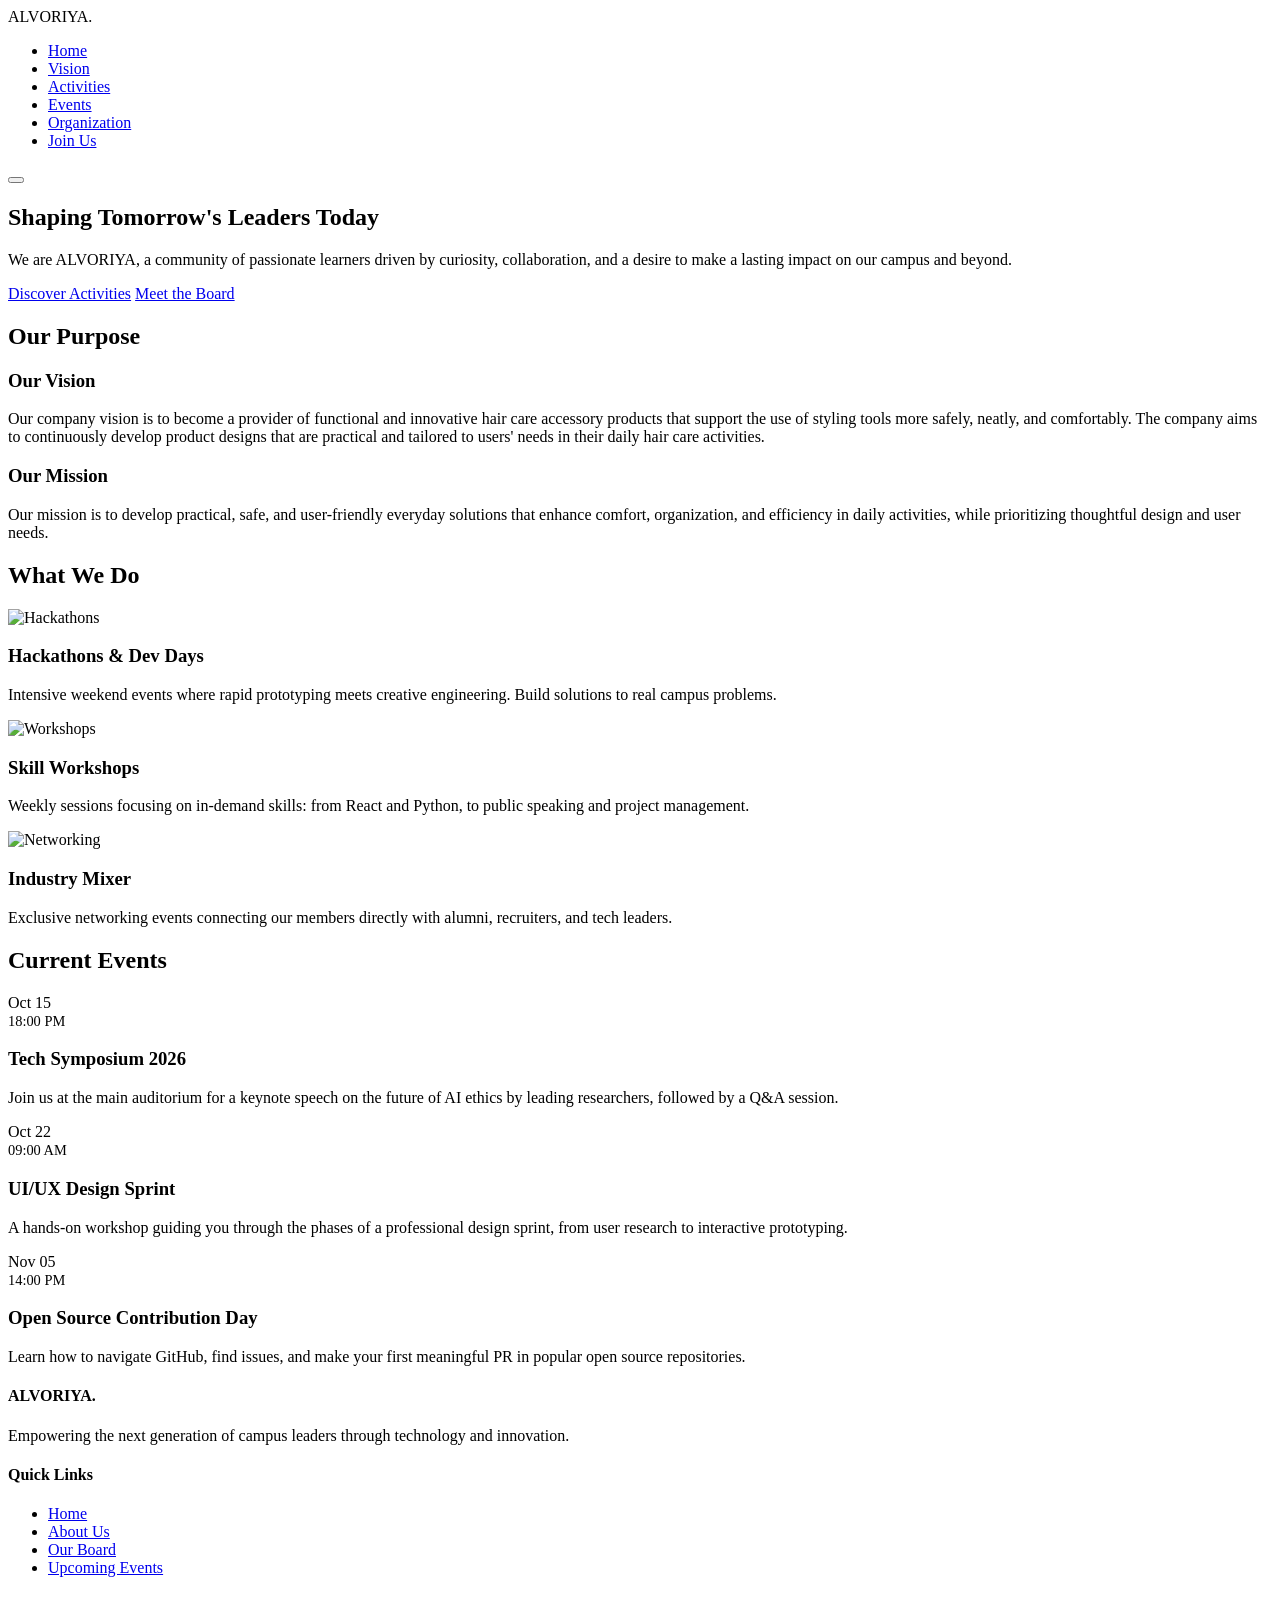
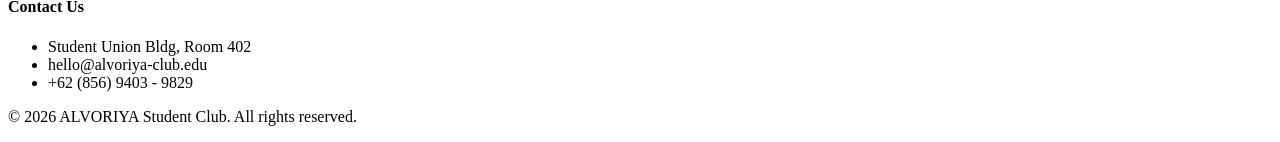
==== index.html @ f88d8d27 "Add files via upload" ====
<!DOCTYPE html>
<html lang="en">
<head>
    <meta charset="UTF-8">
    <meta name="viewport" content="width=device-width, initial-scale=1.0">
    <title>ALVORIYA Student Club | Innovating the Future</title>
    <meta name="description" content="Welcome to ALVORIYA, the premier student club for technology, leadership, and innovation. Discover our vision, activities, and upcoming events.">
    <link rel="stylesheet" href="styles.css">
    <!-- Ionicons for scalable vector icons -->
    <script type="module" src="https://unpkg.com/ionicons@7.1.0/dist/ionicons/ionicons.esm.js"></script>
    <script nomodule src="https://unpkg.com/ionicons@7.1.0/dist/ionicons/ionicons.js"></script>
</head>
<body>

    <!-- Navigation -->
    <nav>
        <div class="logo">ALVORI<span class="gradient-text">YA</span>.</div>
        <ul class="nav-links">
            <li><a href="index.html">Home</a></li>
            <li><a href="#vision">Vision</a></li>
            <li><a href="#activities">Activities</a></li>
            <li><a href="#events">Events</a></li>
            <li><a href="organization.html">Organization</a></li>
            <li><a href="registration.html">Join Us</a></li>
        </ul>
        <button class="mobile-menu-btn">
            <ion-icon name="menu-outline"></ion-icon>
        </button>
    </nav>

    <!-- Hero Section -->
    <section id="hero">
        <div class="hero-content fade-in-up">
            <h1 class="hero-title">Shaping Tomorrow's <span class="gradient-text">Leaders</span> Today</h1>
            <p class="hero-subtitle">We are ALVORIYA, a community of passionate learners driven by curiosity, collaboration, and a desire to make a lasting impact on our campus and beyond.</p>
            <div class="hero-buttons">
                <a href="#activities" class="btn btn-primary">Discover Activities</a>
                <a href="organization.html" class="btn btn-outline">Meet the Board</a>
            </div>
        </div>
    </section>

    <!-- Vision & Mission -->
    <section id="vision">
        <h2 class="section-title fade-in-up">Our <span class="gradient-text-alt">Purpose</span></h2>
        <div class="grid-2">
            <div class="glass-panel fade-in-up delay-1">
                <div class="vision-icon">
                    <ion-icon name="eye-outline"></ion-icon>
                </div>
                <h3>Our Vision</h3>
                <p>Our company vision is to become a provider of functional and innovative hair care accessory products that support the use of styling tools more safely, neatly, and comfortably. The company aims to continuously develop product designs that are practical and tailored to users' needs in their daily hair care activities.</p>
            </div>
            <div class="glass-panel fade-in-up delay-2">
                <div class="vision-icon">
                    <ion-icon name="rocket-outline"></ion-icon>
                </div>
                <h3>Our Mission</h3>
                <p>Our mission is to develop practical, safe, and user-friendly everyday solutions that enhance comfort, organization, and efficiency in daily activities, while prioritizing thoughtful design and user needs.</p>
            </div>
        </div>
    </section>

    <!-- Activities Section -->
    <section id="activities">
        <h2 class="section-title fade-in-up">What We <span class="gradient-text">Do</span></h2>
        <div class="grid-3">
            <!-- Activity 1 -->
            <div class="glass-panel activity-card fade-in-up delay-1">
                <img src="https://images.unsplash.com/photo-1515162816999-a0c47dc192f7?ixlib=rb-4.0.3&auto=format&fit=crop&w=600&q=80" alt="Hackathons" class="activity-img">
                <div class="activity-info">
                    <h3>Hackathons & Dev Days</h3>
                    <p>Intensive weekend events where rapid prototyping meets creative engineering. Build solutions to real campus problems.</p>
                </div>
            </div>
            <!-- Activity 2 -->
            <div class="glass-panel activity-card fade-in-up delay-2">
                <img src="https://images.unsplash.com/photo-1544531586-fde5298cdd40?ixlib=rb-4.0.3&auto=format&fit=crop&w=600&q=80" alt="Workshops" class="activity-img">
                <div class="activity-info">
                    <h3>Skill Workshops</h3>
                    <p>Weekly sessions focusing on in-demand skills: from React and Python, to public speaking and project management.</p>
                </div>
            </div>
            <!-- Activity 3 -->
            <div class="glass-panel activity-card fade-in-up delay-3">
                <img src="https://images.unsplash.com/photo-1522071820081-009f0129c71c?ixlib=rb-4.0.3&auto=format&fit=crop&w=600&q=80" alt="Networking" class="activity-img">
                <div class="activity-info">
                    <h3>Industry Mixer</h3>
                    <p>Exclusive networking events connecting our members directly with alumni, recruiters, and tech leaders.</p>
                </div>
            </div>
        </div>
    </section>

    <!-- Events Section -->
    <section id="events">
        <h2 class="section-title fade-in-up">Current <span class="gradient-text-alt">Events</span></h2>
        <div class="events-list">
            <div class="glass-panel event-item fade-in-up delay-1">
                <div class="event-date">Oct 15<br><span style="font-size: 0.9rem; font-weight: 400; color: var(--text-muted)">18:00 PM</span></div>
                <div class="event-details">
                    <h3>Tech Symposium 2026</h3>
                    <p>Join us at the main auditorium for a keynote speech on the future of AI ethics by leading researchers, followed by a Q&A session.</p>
                </div>
            </div>
            <div class="glass-panel event-item fade-in-up delay-2">
                <div class="event-date">Oct 22<br><span style="font-size: 0.9rem; font-weight: 400; color: var(--text-muted)">09:00 AM</span></div>
                <div class="event-details">
                    <h3>UI/UX Design Sprint</h3>
                    <p>A hands-on workshop guiding you through the phases of a professional design sprint, from user research to interactive prototyping.</p>
                </div>
            </div>
            <div class="glass-panel event-item fade-in-up delay-3">
                <div class="event-date">Nov 05<br><span style="font-size: 0.9rem; font-weight: 400; color: var(--text-muted)">14:00 PM</span></div>
                <div class="event-details">
                    <h3>Open Source Contribution Day</h3>
                    <p>Learn how to navigate GitHub, find issues, and make your first meaningful PR in popular open source repositories.</p>
                </div>
            </div>
        </div>
    </section>

    <!-- Footer / Contact -->
    <footer>
        <div class="footer-content">
            <div class="footer-section">
                <h4>ALVORI<span class="gradient-text">YA</span>.</h4>
                <p>Empowering the next generation of campus leaders through technology and innovation.</p>
            </div>
            <div class="footer-section">
                <h4>Quick Links</h4>
                <ul>
                    <li><a href="index.html">Home</a></li>
                    <li><a href="#vision">About Us</a></li>
                    <li><a href="organization.html">Our Board</a></li>
                    <li><a href="#events">Upcoming Events</a></li>
                </ul>
            </div>
            <div class="footer-section">
                <h4>Contact Us</h4>
                <ul>
                    <li><ion-icon name="location-outline"></ion-icon> Student Union Bldg, Room 402</li>
                    <li><ion-icon name="mail-outline"></ion-icon> hello@alvoriya-club.edu</li>
                    <li><ion-icon name="call-outline"></ion-icon> +62 (856) 9403 - 9829</li>
                </ul>
                <div class="social-links">
                    <a href="#"><ion-icon name="logo-instagram"></ion-icon></a>
                    <a href="#"><ion-icon name="logo-discord"></ion-icon></a>
                    <a href="#"><ion-icon name="logo-linkedin"></ion-icon></a>
                </div>
            </div>
        </div>
        <div class="footer-bottom">
            <p>&copy; <script>document.write(new Date().getFullYear())</script> ALVORIYA Student Club. All rights reserved.</p>
        </div>
    </footer>

    <script src="script.js"></script>
</body>
</html>
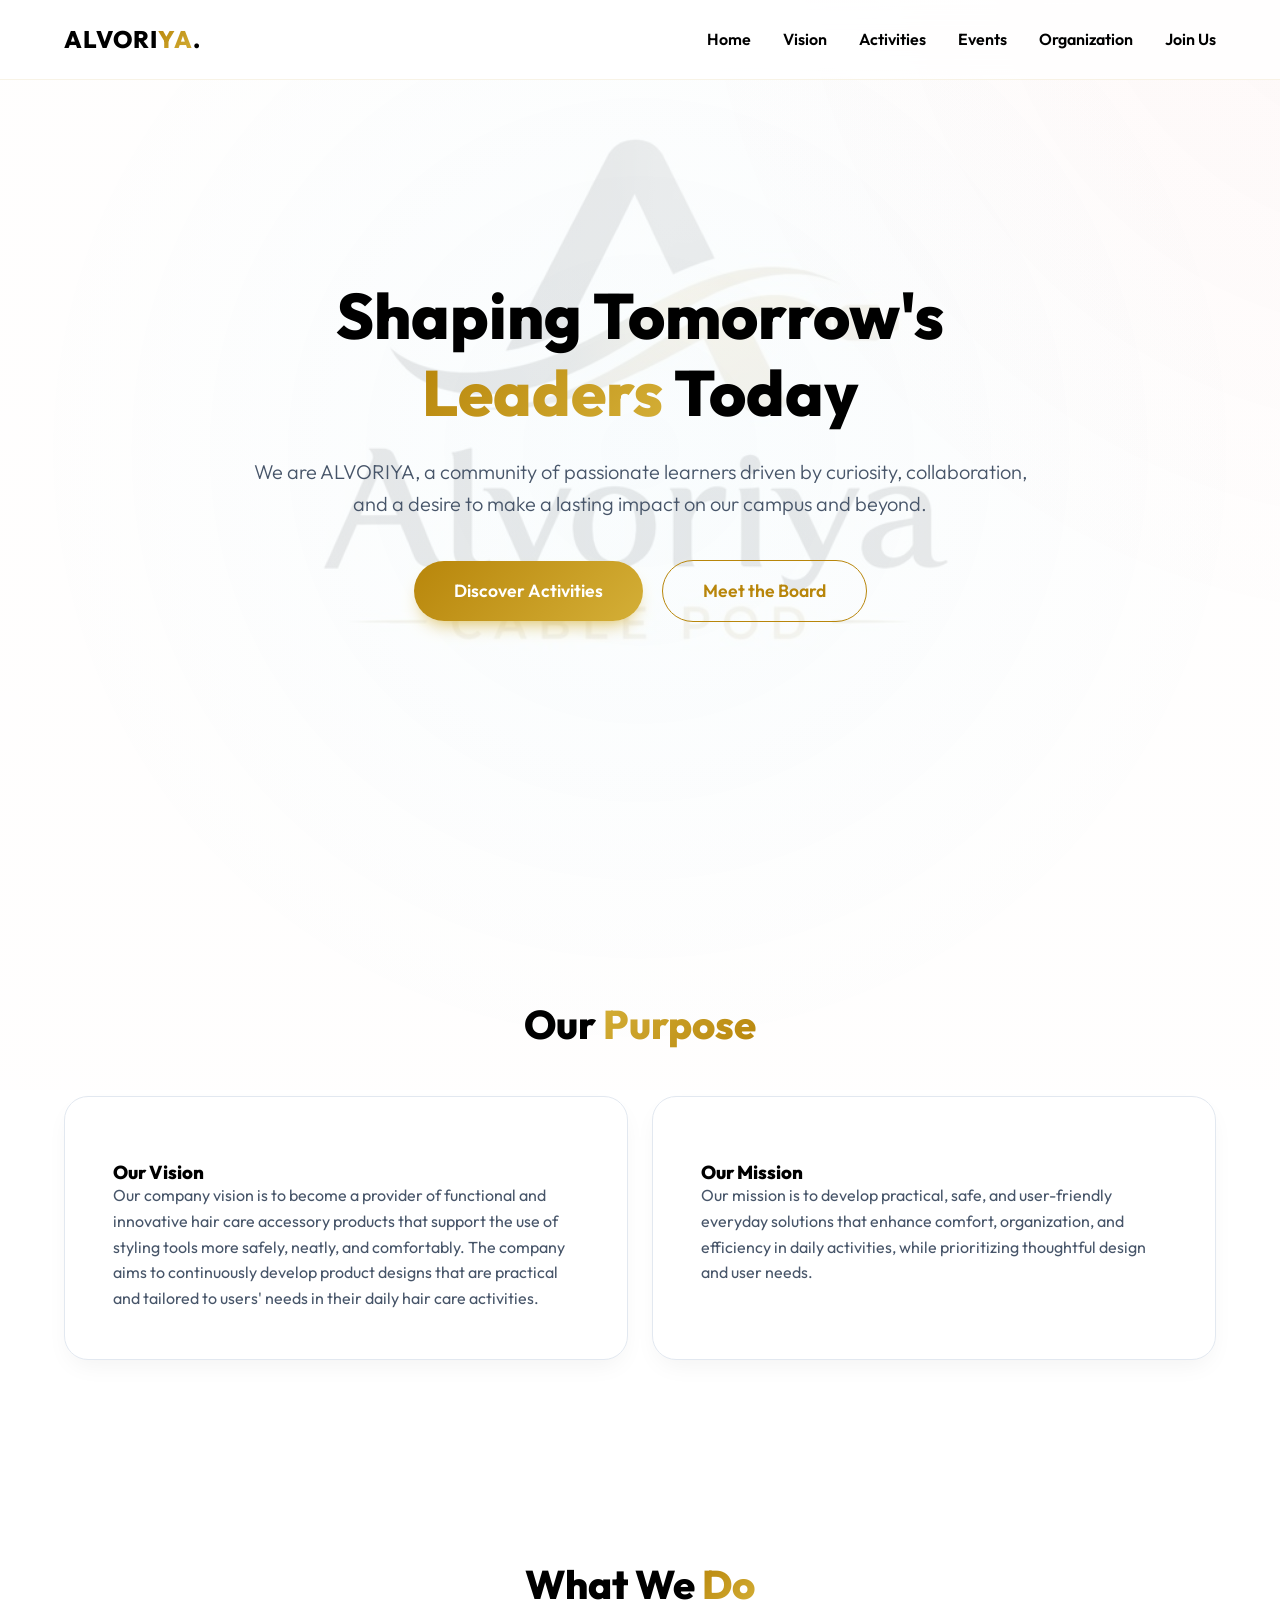
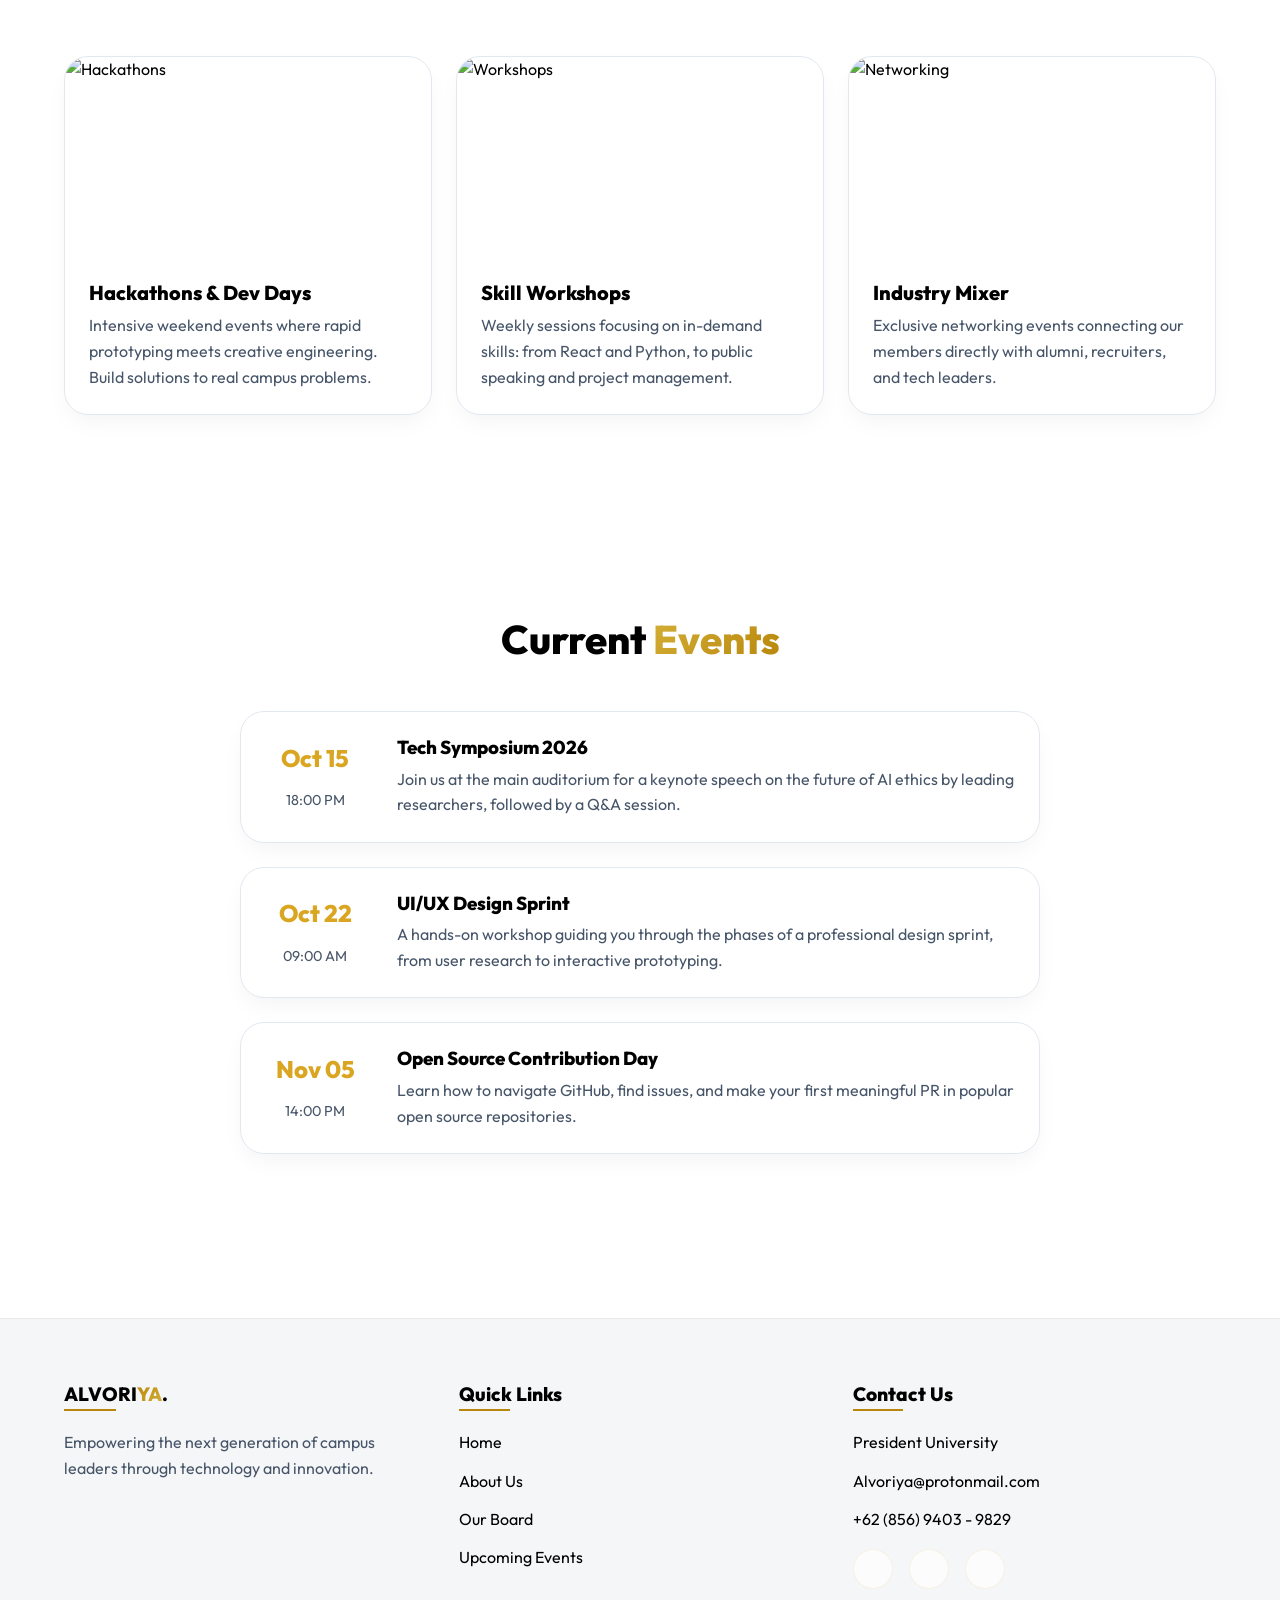
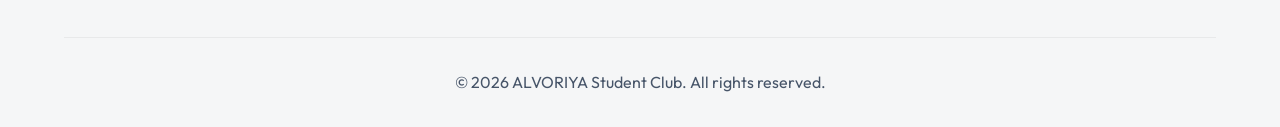
==== commit e9a782be: "Add files via upload" ====
--- a/index.html
+++ b/index.html
@@ -1,160 +1,187 @@
 <!DOCTYPE html>
 <html lang="en">
+
 <head>
-    <meta charset="UTF-8">
-    <meta name="viewport" content="width=device-width, initial-scale=1.0">
-    <title>ALVORIYA Student Club | Innovating the Future</title>
-    <meta name="description" content="Welcome to ALVORIYA, the premier student club for technology, leadership, and innovation. Discover our vision, activities, and upcoming events.">
-    <link rel="stylesheet" href="styles.css">
-    <!-- Ionicons for scalable vector icons -->
-    <script type="module" src="https://unpkg.com/ionicons@7.1.0/dist/ionicons/ionicons.esm.js"></script>
-    <script nomodule src="https://unpkg.com/ionicons@7.1.0/dist/ionicons/ionicons.js"></script>
+  <meta charset="UTF-8">
+  <meta name="viewport" content="width=device-width, initial-scale=1.0">
+  <title>ALVORIYA Student Club | Innovating the Future</title>
+  <meta name="description"
+    content="Welcome to ALVORIYA, the premier student club for technology, leadership, and innovation. Discover our vision, activities, and upcoming events.">
+  <link rel="stylesheet" href="styles.css">
+  <!-- Ionicons for scalable vector icons -->
+  <script type="module" src="https://unpkg.com/ionicons@7.1.0/dist/ionicons/ionicons.esm.js"></script>
+  <script nomodule src="https://unpkg.com/ionicons@7.1.0/dist/ionicons/ionicons.js"></script>
 </head>
+
 <body>
 
-    <!-- Navigation -->
-    <nav>
-        <div class="logo">ALVORI<span class="gradient-text">YA</span>.</div>
-        <ul class="nav-links">
-            <li><a href="index.html">Home</a></li>
-            <li><a href="#vision">Vision</a></li>
-            <li><a href="#activities">Activities</a></li>
-            <li><a href="#events">Events</a></li>
-            <li><a href="organization.html">Organization</a></li>
-            <li><a href="registration.html">Join Us</a></li>
+  <!-- Navigation -->
+  <nav>
+    <a href="https://alvoriyagroup-2026.netlify.app" style="text-decoration: none;">
+      <div class="logo">ALVORI<span class="gradient-text">YA</span>.</div>
+    </a>
+    <ul class="nav-links">
+      <li><a href="https://alvoriyagroup-2026.netlify.app">Home</a></li>
+      <li><a href="#vision">Vision</a></li>
+      <li><a href="#activities">Activities</a></li>
+      <li><a href="#events">Events</a></li>
+      <li><a href="organization.html">Organization</a></li>
+      <li><a href="registration.html">Join Us</a></li>
+    </ul>
+    <button class="mobile-menu-btn">
+      <ion-icon name="menu-outline"></ion-icon>
+    </button>
+  </nav>
+
+  <!-- Hero Section -->
+  <section id="hero">
+    <div class="hero-content fade-in-up">
+      <h1 class="hero-title">Shaping Tomorrow's <span class="gradient-text">Leaders</span> Today</h1>
+      <p class="hero-subtitle">We are ALVORIYA, a community of passionate learners driven by curiosity, collaboration,
+        and a desire to make a lasting impact on our campus and beyond.</p>
+      <div class="hero-buttons">
+        <a href="#activities" class="btn btn-primary">Discover Activities</a>
+        <a href="organization.html" class="btn btn-outline">Meet the Board</a>
+      </div>
+    </div>
+  </section>
+
+  <!-- Vision & Mission -->
+  <section id="vision">
+    <h2 class="section-title fade-in-up">Our <span class="gradient-text-alt">Purpose</span></h2>
+    <div class="grid-2">
+      <div class="glass-panel fade-in-up delay-1">
+        <div class="vision-icon">
+          <ion-icon name="eye-outline"></ion-icon>
+        </div>
+        <h3>Our Vision</h3>
+        <p>Our company vision is to become a provider of functional and innovative hair care accessory products that
+          support the use of styling tools more safely, neatly, and comfortably. The company aims to continuously
+          develop product designs that are practical and tailored to users' needs in their daily hair care activities.
+        </p>
+      </div>
+      <div class="glass-panel fade-in-up delay-2">
+        <div class="vision-icon">
+          <ion-icon name="rocket-outline"></ion-icon>
+        </div>
+        <h3>Our Mission</h3>
+        <p>Our mission is to develop practical, safe, and user-friendly everyday solutions that enhance comfort,
+          organization, and efficiency in daily activities, while prioritizing thoughtful design and user needs.</p>
+      </div>
+    </div>
+  </section>
+
+  <!-- Activities Section -->
+  <section id="activities">
+    <h2 class="section-title fade-in-up">What We <span class="gradient-text">Do</span></h2>
+    <div class="grid-3">
+      <!-- Activity 1 -->
+      <div class="glass-panel activity-card fade-in-up delay-1">
+        <img
+          src="https://images.unsplash.com/photo-1515162816999-a0c47dc192f7?ixlib=rb-4.0.3&auto=format&fit=crop&w=600&q=80"
+          alt="Hackathons" class="activity-img">
+        <div class="activity-info">
+          <h3>Hackathons & Dev Days</h3>
+          <p>Intensive weekend events where rapid prototyping meets creative engineering. Build solutions to real campus
+            problems.</p>
+        </div>
+      </div>
+      <!-- Activity 2 -->
+      <div class="glass-panel activity-card fade-in-up delay-2">
+        <img
+          src="https://images.unsplash.com/photo-1544531586-fde5298cdd40?ixlib=rb-4.0.3&auto=format&fit=crop&w=600&q=80"
+          alt="Workshops" class="activity-img">
+        <div class="activity-info">
+          <h3>Skill Workshops</h3>
+          <p>Weekly sessions focusing on in-demand skills: from React and Python, to public speaking and project
+            management.</p>
+        </div>
+      </div>
+      <!-- Activity 3 -->
+      <div class="glass-panel activity-card fade-in-up delay-3">
+        <img
+          src="https://images.unsplash.com/photo-1522071820081-009f0129c71c?ixlib=rb-4.0.3&auto=format&fit=crop&w=600&q=80"
+          alt="Networking" class="activity-img">
+        <div class="activity-info">
+          <h3>Industry Mixer</h3>
+          <p>Exclusive networking events connecting our members directly with alumni, recruiters, and tech leaders.</p>
+        </div>
+      </div>
+    </div>
+  </section>
+
+  <!-- Events Section -->
+  <section id="events">
+    <h2 class="section-title fade-in-up">Current <span class="gradient-text-alt">Events</span></h2>
+    <div class="events-list">
+      <div class="glass-panel event-item fade-in-up delay-1">
+        <div class="event-date">Oct 15<br><span
+            style="font-size: 0.9rem; font-weight: 400; color: var(--text-muted)">18:00 PM</span></div>
+        <div class="event-details">
+          <h3>Tech Symposium 2026</h3>
+          <p>Join us at the main auditorium for a keynote speech on the future of AI ethics by leading researchers,
+            followed by a Q&A session.</p>
+        </div>
+      </div>
+      <div class="glass-panel event-item fade-in-up delay-2">
+        <div class="event-date">Oct 22<br><span
+            style="font-size: 0.9rem; font-weight: 400; color: var(--text-muted)">09:00 AM</span></div>
+        <div class="event-details">
+          <h3>UI/UX Design Sprint</h3>
+          <p>A hands-on workshop guiding you through the phases of a professional design sprint, from user research to
+            interactive prototyping.</p>
+        </div>
+      </div>
+      <div class="glass-panel event-item fade-in-up delay-3">
+        <div class="event-date">Nov 05<br><span
+            style="font-size: 0.9rem; font-weight: 400; color: var(--text-muted)">14:00 PM</span></div>
+        <div class="event-details">
+          <h3>Open Source Contribution Day</h3>
+          <p>Learn how to navigate GitHub, find issues, and make your first meaningful PR in popular open source
+            repositories.</p>
+        </div>
+      </div>
+    </div>
+  </section>
+
+  <!-- Footer / Contact -->
+  <footer>
+    <div class="footer-content">
+      <div class="footer-section">
+        <h4>ALVORI<span class="gradient-text">YA</span>.</h4>
+        <p>Empowering the next generation of campus leaders through technology and innovation.</p>
+      </div>
+      <div class="footer-section">
+        <h4>Quick Links</h4>
+        <ul>
+          <li><a href="https://alvoriyagroup-2026.netlify.app">Home</a></li>
+          <li><a href="#vision">About Us</a></li>
+          <li><a href="organization.html">Our Board</a></li>
+          <li><a href="#events">Upcoming Events</a></li>
         </ul>
-        <button class="mobile-menu-btn">
-            <ion-icon name="menu-outline"></ion-icon>
-        </button>
-    </nav>
+      </div>
+      <div class="footer-section">
+        <h4>Contact Us</h4>
+        <ul>
+          <li><ion-icon name="location-outline"></ion-icon> President University</li>
+          <li><ion-icon name="mail-outline"></ion-icon> Alvoriya@protonmail.com</li>
+          <li><ion-icon name="call-outline"></ion-icon> +62 (856) 9403 - 9829</li>
+        </ul>
+        <div class="social-links">
+          <a href="#"><ion-icon name="logo-instagram"></ion-icon></a>
+          <a href="#"><ion-icon name="logo-discord"></ion-icon></a>
+          <a href="#"><ion-icon name="logo-linkedin"></ion-icon></a>
+        </div>
+      </div>
+    </div>
+    <div class="footer-bottom">
+      <p>&copy;
+        <script>document.write(new Date().getFullYear())</script> ALVORIYA Student Club. All rights reserved.
+      </p>
+    </div>
+  </footer>
 
-    <!-- Hero Section -->
-    <section id="hero">
-        <div class="hero-content fade-in-up">
-            <h1 class="hero-title">Shaping Tomorrow's <span class="gradient-text">Leaders</span> Today</h1>
-            <p class="hero-subtitle">We are ALVORIYA, a community of passionate learners driven by curiosity, collaboration, and a desire to make a lasting impact on our campus and beyond.</p>
-            <div class="hero-buttons">
-                <a href="#activities" class="btn btn-primary">Discover Activities</a>
-                <a href="organization.html" class="btn btn-outline">Meet the Board</a>
-            </div>
-        </div>
-    </section>
+  <script src="script.js"></script>
+</body>
 
-    <!-- Vision & Mission -->
-    <section id="vision">
-        <h2 class="section-title fade-in-up">Our <span class="gradient-text-alt">Purpose</span></h2>
-        <div class="grid-2">
-            <div class="glass-panel fade-in-up delay-1">
-                <div class="vision-icon">
-                    <ion-icon name="eye-outline"></ion-icon>
-                </div>
-                <h3>Our Vision</h3>
-                <p>Our company vision is to become a provider of functional and innovative hair care accessory products that support the use of styling tools more safely, neatly, and comfortably. The company aims to continuously develop product designs that are practical and tailored to users' needs in their daily hair care activities.</p>
-            </div>
-            <div class="glass-panel fade-in-up delay-2">
-                <div class="vision-icon">
-                    <ion-icon name="rocket-outline"></ion-icon>
-                </div>
-                <h3>Our Mission</h3>
-                <p>Our mission is to develop practical, safe, and user-friendly everyday solutions that enhance comfort, organization, and efficiency in daily activities, while prioritizing thoughtful design and user needs.</p>
-            </div>
-        </div>
-    </section>
-
-    <!-- Activities Section -->
-    <section id="activities">
-        <h2 class="section-title fade-in-up">What We <span class="gradient-text">Do</span></h2>
-        <div class="grid-3">
-            <!-- Activity 1 -->
-            <div class="glass-panel activity-card fade-in-up delay-1">
-                <img src="https://images.unsplash.com/photo-1515162816999-a0c47dc192f7?ixlib=rb-4.0.3&auto=format&fit=crop&w=600&q=80" alt="Hackathons" class="activity-img">
-                <div class="activity-info">
-                    <h3>Hackathons & Dev Days</h3>
-                    <p>Intensive weekend events where rapid prototyping meets creative engineering. Build solutions to real campus problems.</p>
-                </div>
-            </div>
-            <!-- Activity 2 -->
-            <div class="glass-panel activity-card fade-in-up delay-2">
-                <img src="https://images.unsplash.com/photo-1544531586-fde5298cdd40?ixlib=rb-4.0.3&auto=format&fit=crop&w=600&q=80" alt="Workshops" class="activity-img">
-                <div class="activity-info">
-                    <h3>Skill Workshops</h3>
-                    <p>Weekly sessions focusing on in-demand skills: from React and Python, to public speaking and project management.</p>
-                </div>
-            </div>
-            <!-- Activity 3 -->
-            <div class="glass-panel activity-card fade-in-up delay-3">
-                <img src="https://images.unsplash.com/photo-1522071820081-009f0129c71c?ixlib=rb-4.0.3&auto=format&fit=crop&w=600&q=80" alt="Networking" class="activity-img">
-                <div class="activity-info">
-                    <h3>Industry Mixer</h3>
-                    <p>Exclusive networking events connecting our members directly with alumni, recruiters, and tech leaders.</p>
-                </div>
-            </div>
-        </div>
-    </section>
-
-    <!-- Events Section -->
-    <section id="events">
-        <h2 class="section-title fade-in-up">Current <span class="gradient-text-alt">Events</span></h2>
-        <div class="events-list">
-            <div class="glass-panel event-item fade-in-up delay-1">
-                <div class="event-date">Oct 15<br><span style="font-size: 0.9rem; font-weight: 400; color: var(--text-muted)">18:00 PM</span></div>
-                <div class="event-details">
-                    <h3>Tech Symposium 2026</h3>
-                    <p>Join us at the main auditorium for a keynote speech on the future of AI ethics by leading researchers, followed by a Q&A session.</p>
-                </div>
-            </div>
-            <div class="glass-panel event-item fade-in-up delay-2">
-                <div class="event-date">Oct 22<br><span style="font-size: 0.9rem; font-weight: 400; color: var(--text-muted)">09:00 AM</span></div>
-                <div class="event-details">
-                    <h3>UI/UX Design Sprint</h3>
-                    <p>A hands-on workshop guiding you through the phases of a professional design sprint, from user research to interactive prototyping.</p>
-                </div>
-            </div>
-            <div class="glass-panel event-item fade-in-up delay-3">
-                <div class="event-date">Nov 05<br><span style="font-size: 0.9rem; font-weight: 400; color: var(--text-muted)">14:00 PM</span></div>
-                <div class="event-details">
-                    <h3>Open Source Contribution Day</h3>
-                    <p>Learn how to navigate GitHub, find issues, and make your first meaningful PR in popular open source repositories.</p>
-                </div>
-            </div>
-        </div>
-    </section>
-
-    <!-- Footer / Contact -->
-    <footer>
-        <div class="footer-content">
-            <div class="footer-section">
-                <h4>ALVORI<span class="gradient-text">YA</span>.</h4>
-                <p>Empowering the next generation of campus leaders through technology and innovation.</p>
-            </div>
-            <div class="footer-section">
-                <h4>Quick Links</h4>
-                <ul>
-                    <li><a href="index.html">Home</a></li>
-                    <li><a href="#vision">About Us</a></li>
-                    <li><a href="organization.html">Our Board</a></li>
-                    <li><a href="#events">Upcoming Events</a></li>
-                </ul>
-            </div>
-            <div class="footer-section">
-                <h4>Contact Us</h4>
-                <ul>
-                    <li><ion-icon name="location-outline"></ion-icon> Student Union Bldg, Room 402</li>
-                    <li><ion-icon name="mail-outline"></ion-icon> hello@alvoriya-club.edu</li>
-                    <li><ion-icon name="call-outline"></ion-icon> +62 (856) 9403 - 9829</li>
-                </ul>
-                <div class="social-links">
-                    <a href="#"><ion-icon name="logo-instagram"></ion-icon></a>
-                    <a href="#"><ion-icon name="logo-discord"></ion-icon></a>
-                    <a href="#"><ion-icon name="logo-linkedin"></ion-icon></a>
-                </div>
-            </div>
-        </div>
-        <div class="footer-bottom">
-            <p>&copy; <script>document.write(new Date().getFullYear())</script> ALVORIYA Student Club. All rights reserved.</p>
-        </div>
-    </footer>
-
-    <script src="script.js"></script>
-</body>
-</html>
+</html>
--- a/styles.css
+++ b/styles.css
@@ -0,0 +1,539 @@
+/* Base and Fonts */
+@import url('https://fonts.googleapis.com/css2?family=Outfit:wght@300;400;600;800&display=swap');
+
+:root {
+  --primary-color: #b8860b; /* Primary Gold */
+  --primary-hover: #8b6508; /* Deep Gold */
+  --secondary-color: #d4af37; /* Metallic Gold */
+  --accent-color: #daa520; /* Goldenrod */
+  --bg-color: #ffffff;
+  --surface: rgba(255, 255, 255, 0.85);
+  --surface-border: rgba(184, 134, 11, 0.15);
+  --text-main: #0f172a; /* Dark text for light mode */
+  --text-muted: #475569; /* Muted dark text */
+  --font-family: 'Outfit', sans-serif;
+  --transition: all 0.3s ease;
+  --nav-height: 80px;
+  --glass-bg: rgba(255, 255, 255, 0.7);
+  --glass-border: rgba(184, 134, 11, 0.1); /* Gold border */
+  --glass-shadow: 0 8px 32px 0 rgba(184, 134, 11, 0.1);
+}
+
+* {
+  margin: 0;
+  padding: 0;
+  box-sizing: border-box;
+}
+
+html {
+  scroll-behavior: smooth;
+}
+
+body {
+  font-family: 'Outfit', sans-serif;
+  background: linear-gradient(rgba(255, 255, 255, 0.9), rgba(255, 255, 255, 0.9)), 
+              url('ALVORIYA.jpeg') no-repeat center center fixed;
+  background-size: cover;
+  color: var(--text-color);
+  line-height: 1.6;
+  overflow-x: hidden;
+}
+
+body::before {
+  content: '';
+  position: fixed;
+  top: -50%;
+  left: -50%;
+  width: 200%;
+  height: 200%;
+  background: radial-gradient(circle at 50% 50%, rgba(56, 189, 248, 0.03) 0%, transparent 40%),
+              radial-gradient(circle at 80% 20%, rgba(220, 38, 38, 0.03) 0%, transparent 30%);
+  z-index: -1;
+  pointer-events: none;
+}
+
+/* Typography */
+h1, h2, h3, h4 {
+  font-weight: 800;
+  line-height: 1.2;
+}
+
+.gradient-text {
+  background: linear-gradient(135deg, var(--primary-color), var(--secondary-color));
+  -webkit-background-clip: text;
+  -webkit-text-fill-color: transparent;
+  background-clip: text;
+}
+
+.gradient-text-alt {
+  background: linear-gradient(135deg, var(--secondary-color), var(--primary-color));
+  -webkit-background-clip: text;
+  -webkit-text-fill-color: transparent;
+  background-clip: text;
+}
+
+p {
+  color: var(--text-muted);
+}
+
+a {
+  text-decoration: none;
+  color: inherit;
+  transition: color 0.3s ease;
+}
+
+img {
+  max-width: 100%;
+  height: auto;
+  display: block;
+}
+
+/* Navigation */
+nav {
+  position: fixed;
+  top: 0;
+  left: 0;
+  width: 100%;
+  height: var(--nav-height);
+  background: rgba(255, 255, 255, 0.8);
+  backdrop-filter: blur(12px);
+  -webkit-backdrop-filter: blur(12px);
+  border-bottom: 1px solid var(--glass-border);
+  display: flex;
+  justify-content: space-between;
+  align-items: center;
+  padding: 0 5%;
+  z-index: 1000;
+  transition: all 0.3s ease;
+}
+
+.logo {
+  font-size: 1.5rem;
+  font-weight: 800;
+  letter-spacing: 1px;
+}
+
+.nav-links {
+  display: flex;
+  gap: 2rem;
+  list-style: none;
+}
+
+.nav-links a {
+  font-weight: 600;
+  font-size: 1rem;
+  position: relative;
+}
+
+.nav-links a::after {
+  content: '';
+  position: absolute;
+  bottom: -4px;
+  left: 0;
+  width: 0;
+  height: 2px;
+  background: var(--primary-color);
+  transition: width 0.3s ease;
+}
+
+.nav-links a:hover::after, .nav-links a.active::after {
+  width: 100%;
+}
+
+.mobile-menu-btn {
+  display: none;
+  background: none;
+  border: none;
+  color: var(--text-color);
+  font-size: 1.5rem;
+  cursor: pointer;
+}
+
+/* Sections */
+section {
+  padding: 100px 5%;
+  min-height: 100vh;
+  display: flex;
+  flex-direction: column;
+  justify-content: center;
+}
+
+section:not(#hero) {
+  min-height: auto;
+}
+
+.section-title {
+  text-align: center;
+  font-size: 2.5rem;
+  margin-bottom: 3rem;
+}
+
+/* Hero */
+#hero {
+  text-align: center;
+  align-items: center;
+  position: relative;
+}
+
+.hero-content {
+  max-width: 800px;
+  z-index: 1;
+}
+
+.hero-title {
+  font-size: 4rem;
+  margin-bottom: 1.5rem;
+}
+
+.hero-subtitle {
+  font-size: 1.25rem;
+  margin-bottom: 2.5rem;
+  font-weight: 300;
+}
+
+.btn {
+  display: inline-block;
+  padding: 1rem 2.5rem;
+  border-radius: 50px;
+  font-weight: 600;
+  font-size: 1.1rem;
+  cursor: pointer;
+  transition: all 0.3s ease;
+  border: none;
+}
+
+.btn-primary {
+  background: linear-gradient(135deg, var(--primary-color), var(--secondary-color));
+  color: white;
+  box-shadow: 0 10px 20px -10px var(--secondary-color);
+}
+
+.btn-primary:hover {
+  transform: translateY(-3px);
+  box-shadow: 0 15px 25px -10px var(--secondary-color);
+}
+
+.btn-outline {
+  background: transparent;
+  border: 1px solid var(--primary-color);
+  color: var(--primary-color);
+  margin-left: 1rem;
+}
+
+.btn-outline:hover {
+  background: rgba(56, 189, 248, 0.1);
+  transform: translateY(-3px);
+}
+
+/* Glass Cards */
+.glass-panel {
+  background: #ffffff; /* Solid white for the form as per screenshot */
+  border: 1px solid #e2e8f0;
+  box-shadow: 0 10px 25px -5px rgba(0, 0, 0, 0.05);
+  border-radius: 24px;
+  padding: 3rem;
+  transition: transform 0.3s ease, box-shadow 0.3s ease;
+}
+
+.glass-panel:hover {
+  transform: translateY(-2px);
+  box-shadow: 0 20px 40px -10px rgba(0, 0, 0, 0.08);
+}
+
+/* Grid Layouts */
+.grid-2 {
+  display: grid;
+  grid-template-columns: 1fr 1fr;
+  gap: 1.5rem;
+}
+
+.grid-3 {
+  display: grid;
+  grid-template-columns: repeat(3, 1fr);
+  gap: 1.5rem;
+}
+
+/* Form Styles */
+.form-group {
+  margin-bottom: 1.5rem;
+  text-align: left;
+}
+
+.form-group label {
+  display: block;
+  font-weight: 700;
+  margin-bottom: 0.75rem;
+  color: #1a202c;
+  font-size: 0.95rem;
+}
+
+.form-group input, 
+.form-group select, 
+.form-group textarea {
+  width: 100%;
+  padding: 1rem 1.25rem;
+  border: 1px solid #e2e8f0;
+  border-radius: 12px;
+  background: #f8fafc;
+  font-family: inherit;
+  font-size: 1rem;
+  transition: all 0.3s ease;
+  color: #1a202c;
+}
+
+.form-group input:focus, 
+.form-group select:focus, 
+.form-group textarea:focus {
+  outline: none;
+  border-color: var(--primary-color);
+  background: #ffffff;
+  box-shadow: 0 0 0 4px rgba(184, 134, 11, 0.1);
+}
+
+.form-group textarea {
+  height: 150px;
+  resize: vertical;
+}
+
+.form-submit-container {
+  display: flex;
+  justify-content: center;
+  margin-top: 2rem;
+}
+
+.btn-submit {
+  background: #c5a021; /* Golden yellow from screenshot */
+  color: white;
+  padding: 1.25rem 4rem;
+  border-radius: 50px;
+  font-weight: 700;
+  font-size: 1.1rem;
+  border: none;
+  cursor: pointer;
+  transition: all 0.3s ease;
+  box-shadow: 0 10px 20px -5px rgba(197, 160, 33, 0.4);
+}
+
+.btn-submit:hover {
+  background: #b08e1d;
+  transform: translateY(-2px);
+  box-shadow: 0 15px 25px -5px rgba(197, 160, 33, 0.5);
+}
+
+/* Vision & Mission */
+.vision-icon {
+  font-size: 3rem;
+  margin-bottom: 1rem;
+  color: var(--accent-color);
+}
+
+/* Activities */
+.activity-card {
+  padding: 0;
+  overflow: hidden;
+}
+
+.activity-img {
+  width: 100%;
+  height: 200px;
+  object-fit: cover;
+  transition: transform 0.5s ease;
+}
+
+.activity-card:hover .activity-img {
+  transform: scale(1.05);
+}
+
+.activity-info {
+  padding: 1.5rem;
+}
+
+.activity-info h3 {
+  margin-bottom: 0.5rem;
+  font-size: 1.25rem;
+}
+
+/* Events Timeline */
+.events-list {
+  display: flex;
+  flex-direction: column;
+  gap: 1.5rem;
+  max-width: 800px;
+  margin: 0 auto;
+}
+
+.event-item {
+  display: flex;
+  align-items: center;
+  gap: 2rem;
+  padding: 1.5rem;
+}
+
+.event-date {
+  font-size: 1.5rem;
+  font-weight: 800;
+  color: var(--accent-color);
+  min-width: 100px;
+  text-align: center;
+}
+
+.event-details h3 {
+  margin-bottom: 0.5rem;
+}
+
+/* Organization Cards */
+.member-card {
+  text-align: center;
+  padding: 2rem;
+}
+
+.member-img-wrapper {
+  width: 150px;
+  height: 150px;
+  margin: 0 auto 1.5rem auto;
+  border-radius: 50%;
+  padding: 5px;
+  background: linear-gradient(135deg, var(--primary-color), var(--accent-color));
+}
+
+.member-img {
+  width: 100%;
+  height: 100%;
+  border-radius: 50%;
+  object-fit: cover;
+  border: 4px solid var(--bg-color);
+}
+
+.member-role {
+  color: var(--secondary-color);
+  font-weight: 600;
+  font-size: 0.9rem;
+  text-transform: uppercase;
+  margin-top: 0.5rem;
+  letter-spacing: 1px;
+}
+
+/* Footer */
+footer {
+  background: rgba(243, 244, 246, 0.8);
+  padding: 4rem 5% 2rem;
+  border-top: 1px solid rgba(0, 0, 0, 0.05);
+  margin-top: 4rem;
+}
+
+.footer-content {
+  display: grid;
+  grid-template-columns: repeat(auto-fit, minmax(250px, 1fr));
+  gap: 2rem;
+  margin-bottom: 3rem;
+}
+
+.footer-section h4 {
+  font-size: 1.2rem;
+  margin-bottom: 1.5rem;
+  position: relative;
+  display: inline-block;
+}
+
+.footer-section h4::after {
+  content: '';
+  position: absolute;
+  bottom: -5px;
+  left: 0;
+  width: 50%;
+  height: 2px;
+  background: var(--primary-color);
+}
+
+.footer-section ul {
+  list-style: none;
+}
+
+.footer-section ul li {
+  margin-bottom: 0.8rem;
+}
+
+.social-links {
+  display: flex;
+  gap: 1rem;
+  margin-top: 1rem;
+}
+
+.social-links a {
+  display: flex;
+  align-items: center;
+  justify-content: center;
+  width: 40px;
+  height: 40px;
+  border-radius: 50%;
+  background: var(--glass-bg);
+  border: 1px solid var(--glass-border);
+  transition: all 0.3s ease;
+}
+
+.social-links a:hover {
+  background: var(--primary-color);
+  border-color: var(--primary-color);
+  color: white;
+  transform: translateY(-3px);
+}
+
+.footer-bottom {
+  text-align: center;
+  padding-top: 2rem;
+  border-top: 1px solid rgba(0, 0, 0, 0.05);
+}
+
+/* Animations */
+.fade-in-up {
+  opacity: 0;
+  transform: translateY(30px);
+  transition: opacity 0.8s ease-out, transform 0.8s ease-out;
+}
+
+.fade-in-up.visible {
+  opacity: 1;
+  transform: translateY(0);
+}
+
+.delay-1 { transition-delay: 0.1s; }
+.delay-2 { transition-delay: 0.2s; }
+.delay-3 { transition-delay: 0.3s; }
+
+/* Responsive */
+@media (max-width: 992px) {
+  .hero-title { font-size: 3rem; }
+  .grid-3 { grid-template-columns: repeat(2, 1fr); }
+}
+
+@media (max-width: 768px) {
+  .nav-links {
+    position: fixed;
+    top: var(--nav-height);
+    left: -100%;
+    width: 100%;
+    height: calc(100vh - var(--nav-height));
+    background: rgba(255, 255, 255, 0.95);
+    backdrop-filter: blur(15px);
+    flex-direction: column;
+    align-items: center;
+    justify-content: center;
+    transition: left 0.4s ease;
+  }
+  
+  .nav-links.active {
+    left: 0;
+  }
+  
+  .mobile-menu-btn {
+    display: block;
+  }
+  
+  .grid-2, .grid-3 {
+    grid-template-columns: 1fr;
+  }
+  
+  .hero-title { font-size: 2.5rem; }
+  .event-item { flex-direction: column; text-align: center; gap: 1rem; }
+  .btn-outline { margin-left: 0; margin-top: 1rem; display: block; }
+}
